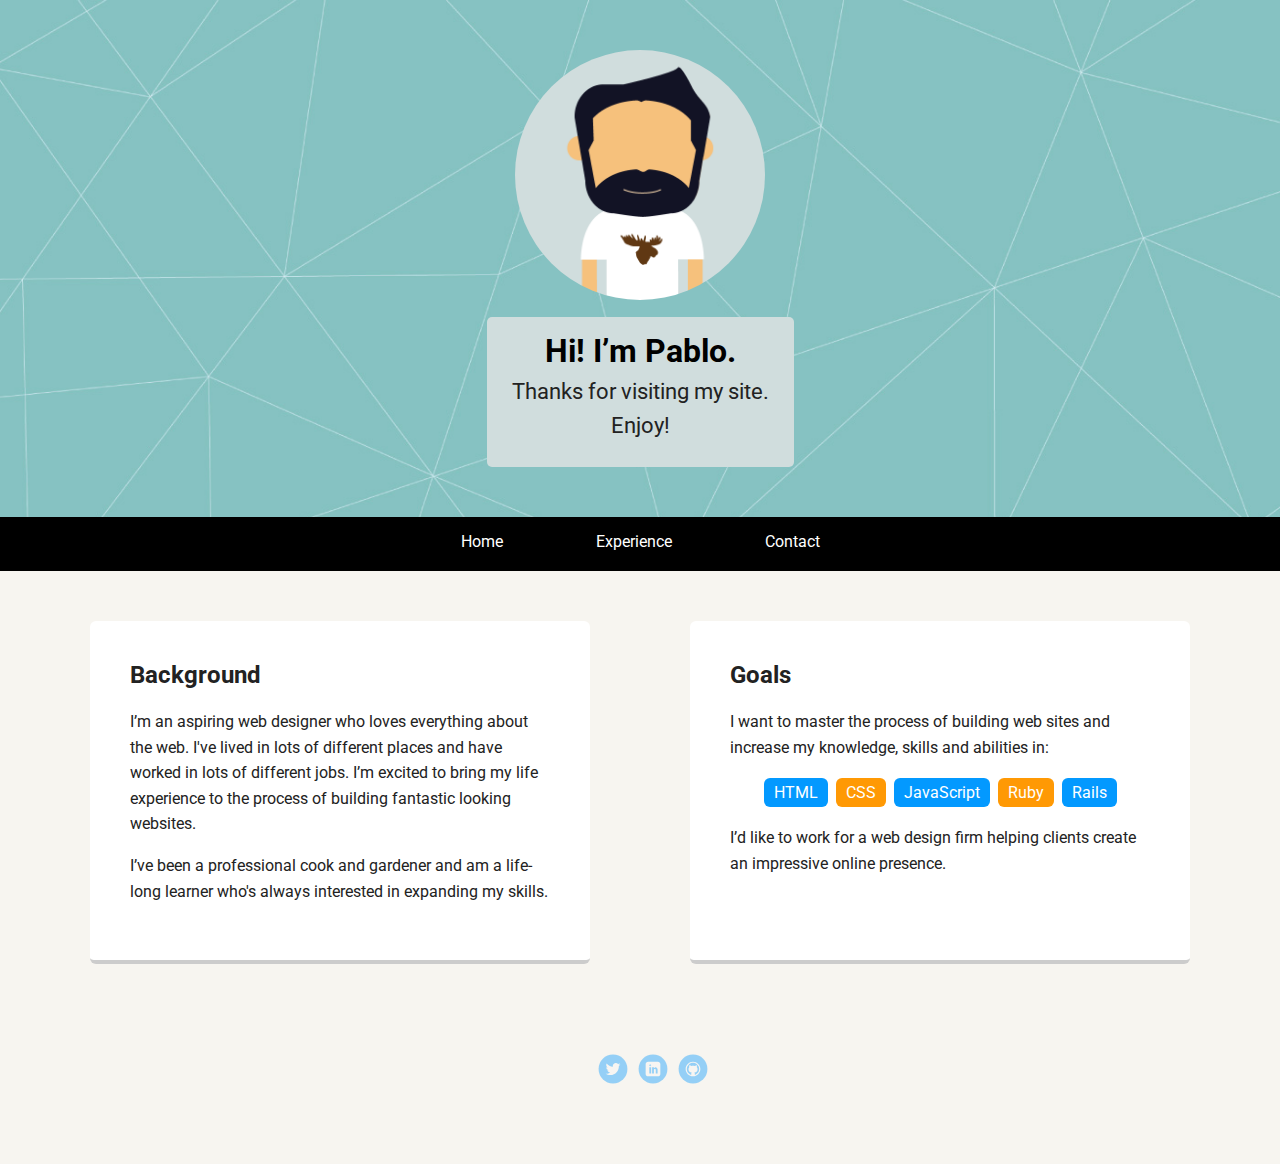
==== index.html @ 3a731be7 "Styled Header and Top Nav" ====
<!doctype html>
<html lang="en">
<head>
  <meta charset="utf-8">
  <title>Pablo | Front-End Web Developer</title>
  <meta name="viewport" content="width=device-width, initial-scale=1.0">
  <link rel="stylesheet" href="styles.css">
  <link href="https://fonts.googleapis.com/css?family=Muli%7CRoboto:400,300,500,700,900" rel="stylesheet"></head>
  <body>

    <header>
      <img src="images/me.png" alt="Drawing of Pablo Ruiz de Chavez" class="profile-image">
      <div class="copy">
        <h1 class="tag name">Hi! I’m Pablo.</h1>
        <p>Thanks for visiting my site.<br>Enjoy!</p>
      </div>
    </header>
    <div class="main-nav">
        <ul class="nav">
          <li><a href="index.html">Home</a></li>
          <li><a href="experience.html">Experience</a></li>
          <li><a href="#">Contact</a></li>
        </ul>
    </div>

    <main class="flex">
      <div class="card">
        <h2>Background</h2>
        <p>I’m an aspiring web designer who loves everything about the web. I've lived in lots of different places and have worked in lots of different jobs. I’m excited to bring my life experience to the process of building fantastic looking websites.</p>
        <p>I’ve been a professional cook and gardener and am a life-long learner who's always interested in expanding my skills.</p>
      </div>

      <div class="card">
        <h2>Goals</h2>
        <p>I want to master the process of building web sites and increase my knowledge, skills and abilities in:</p>
        <ul class="skills">
          <li>HTML</li>
          <li>CSS</li>
          <li>JavaScript</li>
          <li>Ruby</li>
          <li>Rails</li>
        </ul>
        <p>I’d like to work for a web design firm helping clients create an impressive online presence.</p>
      </div>

    </main>
    <footer>
      <ul>
        <li><a href="#" class="social twitter">Twitter</a></li>
        <li><a href="#" class="social linkedin">LinkedIn</a></li>
        <li><a href="#" class="social github">Github</a></li>
      </ul>

    </footer>
  </body>
  </html>
---- styles.css ----
/* Global Layout Set-up */
* {
  box-sizing: border-box;
}

body {
  margin: 0;
  padding: 0;
  text-align: center;
  font-family: 'Roboto', sans-serif;
  color: #222;
  background: #f7f5f0;
}
/* Link Styles */

a {
  text-decoration: none;
  color: white;
}
a:hover {
  color: #6633ff;
}

/* Section Styles */

.main-nav {
  width: 100%;
  background: #000;
  min-height: 30px;
  padding: 10px 30%;
  position: inherit;
  text-align: center;
}
.nav {
  display: flex;
  justify-content: space-around;
  font-weight: 700;
  list-style-type: none;
  margin: 0 auto;
  padding: 0;
}

.nav .page-name {
    display: block;
    margin-right: auto;
    color: white;
}
.nav li {
  padding: 5px 10px 10px 10px;
}
.nav a {
  transition: all .2s;
  font-weight: 400;
}
.nav a:hover {
  color: #86c2c2;
}

header {
  text-align: center;
  background: url('images/background.jpg') no-repeat top center ;
  background-size: cover;
  overflow: hidden;
  padding: 0 0 40px 0;
}
header {
  line-height: 1.5;
}
header .profile-image {
  margin-top: 50px;
  width: 250px;
  height: 250px;
  border-radius: 50%;
  transition: all .5s;
}
header .profile-image:hover {
  transform: scale(1.2) rotate(5deg);
}
.copy h1 {
  font-size: 2em;
  color: black;
  margin: 0;
}
.copy p {
font-size: 1.4em;
margin: 0;
}
.copy {
  background-color: #d0dddd;
  padding: 10px 25px 25px 25px;
  border-radius: 5px;
  display: table;
  margin: 10px auto;
}
.location {
  background-color: #222;
  color: yellow;
}
.card {
  margin: 30px;
  padding: 20px 40px 40px;
  max-width: 500px;
  text-align: left;
  background: #fff;
  border-bottom: 4px solid #ccc;
  border-radius: 6px;
  transition: all .5s;
}
.card:hover {
  border-color: #ff99ff;
}

ul.skills {
  padding: 0;
  text-align: center;
}

.skills li {
  border-radius: 6px;
  display: inline-block;
  background: #ff9904;
  color: white;
  padding: 5px 10px;
  margin: 2px;
}

.skills li:nth-child(odd) {
  background: #0399ff;
}

footer {
  width: 100%;
  min-height: 30px;
  padding: 20px 0 40px 20px;
}

footer .copyright {
  top: -8px;
  font-size: .75em;
}

footer ul {
  list-style-type: none;
  margin: 0;
  padding: 0;
}

footer ul li {
  display: inline-block;
}

a.social {
  display: inline-block;
  text-indent: -9999px;
  margin-left: 5px;
  width: 30px;
  height: 30px;
  background-size: 30px 30px;
  opacity: .4;
  transition: all .5s;
}
a.twitter {
  background-image: url(images/twitter.svg);
}
a.linkedin {
  background-image: url(images/linkedin.svg);
}
a.github {
  background-image: url(images/github.svg);
}
a.social:hover {
  opacity: 1;
}
.clearfix {
  clear: both;
}

/* Styles for larger screens */
@media screen and (min-width: 720px) {

  .flex {
      display: -ms-flexbox;      /* TWEENER - IE 10 */
      display: flex;
      max-width: 1200px;
      -ms-flex-pack: distribute;
      justify-content: space-around;
      margin: 0 auto;
  }

  header {
    min-height: 470px;
  }

  .nav {
    max-width: 1200px;
    padding: 0 30px;
  }


  main {
    padding-top: 20px;
  }

  main p {
    line-height: 1.6em;
  }

  footer {
    font-size: 1.3em;
    max-width: 1200px;
    margin: 40px auto;
  }

}
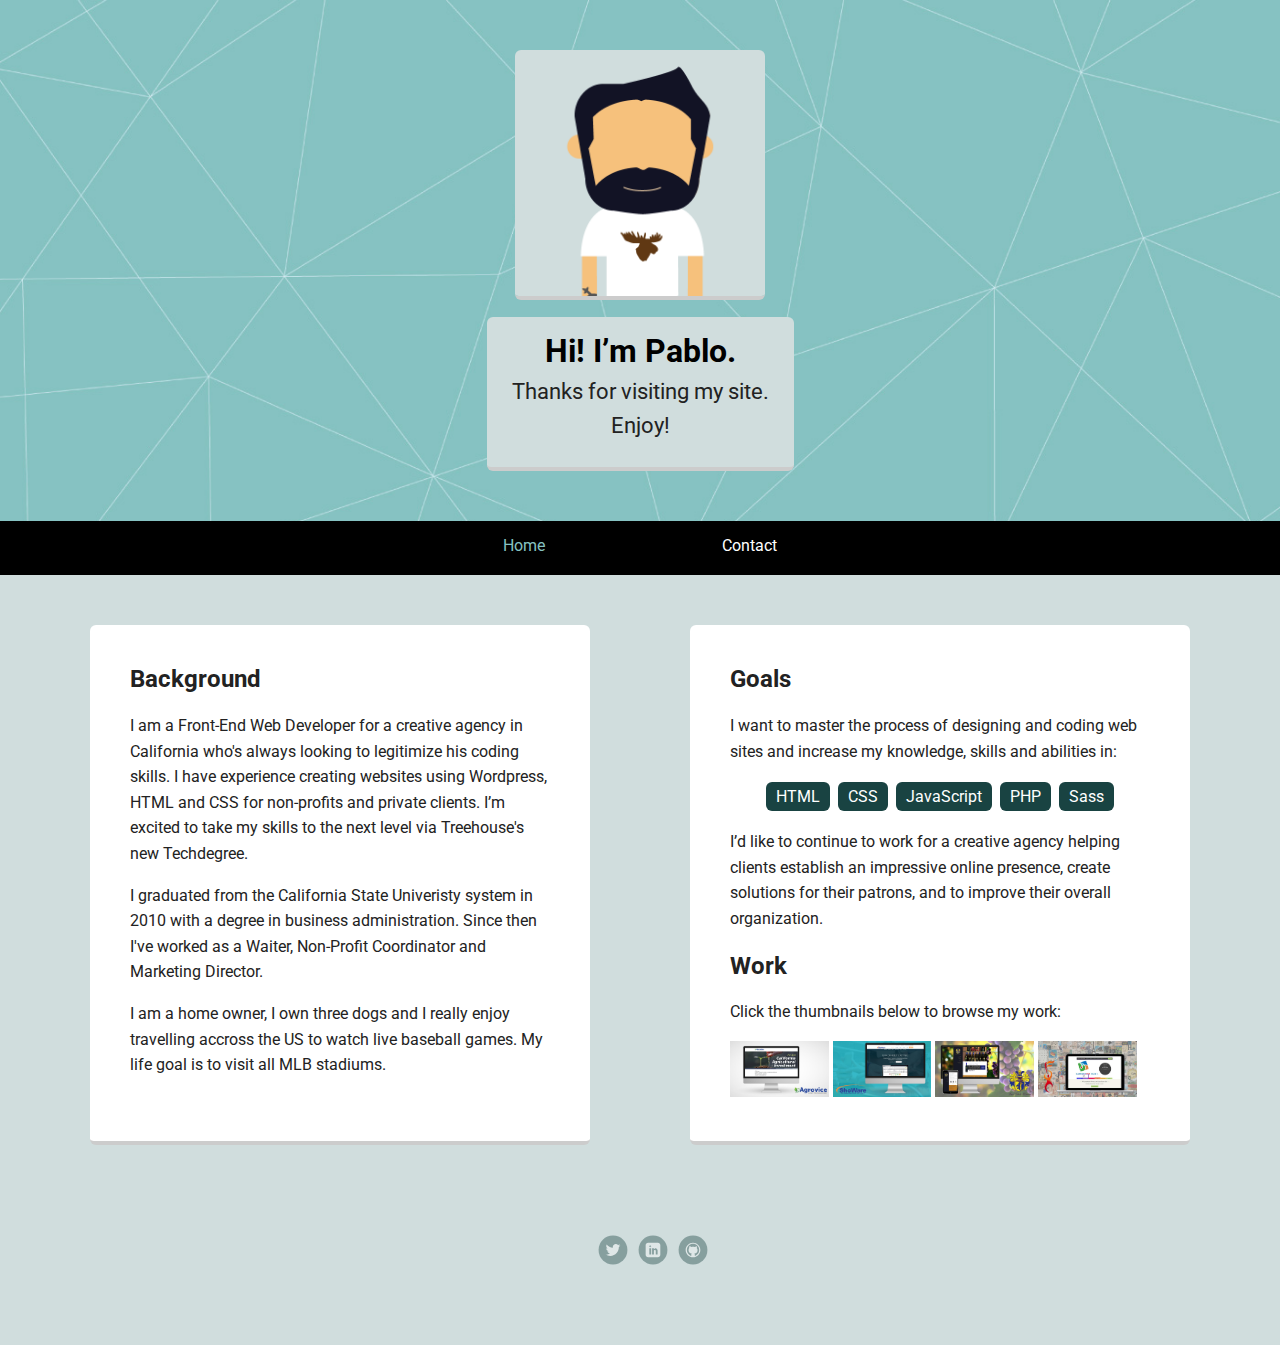
==== commit f0fc7a62: "Finished Contact Page" ====
--- a/index.html
+++ b/index.html
@@ -17,38 +17,64 @@
     </header>
     <div class="main-nav">
         <ul class="nav">
-          <li><a href="index.html">Home</a></li>
-          <li><a href="experience.html">Experience</a></li>
-          <li><a href="#">Contact</a></li>
+          <li><a href="index.html" style="color: #86c2c2;">Home</a></li>
+          <li><a href="contact.html">Contact</a></li>
         </ul>
     </div>
 
     <main class="flex">
       <div class="card">
         <h2>Background</h2>
-        <p>I’m an aspiring web designer who loves everything about the web. I've lived in lots of different places and have worked in lots of different jobs. I’m excited to bring my life experience to the process of building fantastic looking websites.</p>
-        <p>I’ve been a professional cook and gardener and am a life-long learner who's always interested in expanding my skills.</p>
+        <p>I am a Front-End Web Developer for a creative agency in California who's always looking to legitimize his coding skills. I have experience creating websites using Wordpress, HTML and CSS for non-profits and private clients. I’m excited to take my skills to the next level via Treehouse's new Techdegree.</p>
+        <p>I graduated from the California State Univeristy system in 2010 with a degree in business administration. Since then I've worked as a Waiter, Non-Profit Coordinator and Marketing Director.</p>
+        <p>I am a home owner, I own three dogs and I really enjoy travelling accross the US to watch live baseball games. My life goal is to visit all MLB stadiums.</p>
       </div>
 
       <div class="card">
         <h2>Goals</h2>
-        <p>I want to master the process of building web sites and increase my knowledge, skills and abilities in:</p>
+        <p>I want to master the process of designing and coding web sites and increase my knowledge, skills and abilities in:</p>
         <ul class="skills">
           <li>HTML</li>
           <li>CSS</li>
           <li>JavaScript</li>
-          <li>Ruby</li>
-          <li>Rails</li>
+          <li>PHP</li>
+          <li>Sass</li>
         </ul>
-        <p>I’d like to work for a web design firm helping clients create an impressive online presence.</p>
+        <p>I’d like to continue to work for a creative agency helping clients establish an impressive online presence, create solutions for their patrons, and to improve their overall organization.</p>
+        <h2>Work</h2>
+        <p>Click the thumbnails below to browse my work:</p>
+        <a href="#img1">
+          <img src="images/img1.jpg" class="img">
+        </a>
+        <a href="#img2">
+          <img src="images/img2.jpg" class="img">
+        </a>
+        <a href="#img3">
+          <img src="images/img3.jpg" class="img">
+        </a>
+        <a href="#img4">
+          <img src="images/img4.jpg" class="img">
+        </a>
+        <a href="#_" class="lightbox" id="img1">
+          <img src="images/img1.jpg">
+        </a>
+        <a href="#_" class="lightbox" id="img2">
+          <img src="images/img3.jpg">
+        </a>
+        <a href="#_" class="lightbox" id="img3">
+          <img src="images/img3.jpg">
+        </a>
+        <a href="#_" class="lightbox" id="img4">
+          <img src="images/img4.jpg">
+        </a>
       </div>
 
     </main>
     <footer>
       <ul>
-        <li><a href="#" class="social twitter">Twitter</a></li>
-        <li><a href="#" class="social linkedin">LinkedIn</a></li>
-        <li><a href="#" class="social github">Github</a></li>
+        <li><a href="https://twitter.com/pabloruizchavez" target="_blank" class="social twitter">Twitter</a></li>
+        <li><a href="https://www.linkedin.com/in/pabloruizdechavez" target="_blank" class="social linkedin">LinkedIn</a></li>
+        <li><a href="https://github.com/pablo-ruizchavez" target="_blank" class="social github">Github</a></li>
       </ul>
 
     </footer>
--- a/styles.css
+++ b/styles.css
@@ -9,16 +9,17 @@
   text-align: center;
   font-family: 'Roboto', sans-serif;
   color: #222;
-  background: #f7f5f0;
+  background: #d0dddd;
 }
 /* Link Styles */
 
 a {
   text-decoration: none;
-  color: white;
+  color: black;
+  transition: all .2s;
 }
 a:hover {
-  color: #6633ff;
+  color: #86c2c2;
 }
 
 /* Section Styles */
@@ -49,6 +50,7 @@
   padding: 5px 10px 10px 10px;
 }
 .nav a {
+  color: white;
   transition: all .2s;
   font-weight: 400;
 }
@@ -70,11 +72,13 @@
   margin-top: 50px;
   width: 250px;
   height: 250px;
-  border-radius: 50%;
-  transition: all .5s;
+  border-radius: 10px;
+  transition: all .2s;
+  border-bottom: 4px solid #ccc;
+  border-radius: 6px;
 }
 header .profile-image:hover {
-  transform: scale(1.2) rotate(5deg);
+  transform: scale(1.3) rotate(-5deg);
 }
 .copy h1 {
   font-size: 2em;
@@ -88,9 +92,11 @@
 .copy {
   background-color: #d0dddd;
   padding: 10px 25px 25px 25px;
-  border-radius: 5px;
+  border-radius: 10px;
   display: table;
   margin: 10px auto;
+  border-bottom: 4px solid #ccc;
+  border-radius: 6px;
 }
 .location {
   background-color: #222;
@@ -106,9 +112,6 @@
   border-radius: 6px;
   transition: all .5s;
 }
-.card:hover {
-  border-color: #ff99ff;
-}
 
 ul.skills {
   padding: 0;
@@ -118,14 +121,10 @@
 .skills li {
   border-radius: 6px;
   display: inline-block;
-  background: #ff9904;
+  background: #194342;
   color: white;
   padding: 5px 10px;
   margin: 2px;
-}
-
-.skills li:nth-child(odd) {
-  background: #0399ff;
 }
 
 footer {
@@ -212,3 +211,32 @@
   }
 
 }
+
+/* Lightbox */
+
+.lightbox {
+	display: none;
+	position: fixed;
+	z-index: 999;
+	width: 100%;
+	height: 100%;
+	text-align: center;
+	top: 0;
+	left: 0;
+	background: rgba(0,0,0,0.8);
+}
+
+.lightbox img {
+	max-width: 90%;
+	max-height: 80%;
+	margin-top: 2%;
+}
+
+.lightbox:target {
+	outline: none;
+	display: block;
+}
+
+.img {
+  width:23.5%;
+}
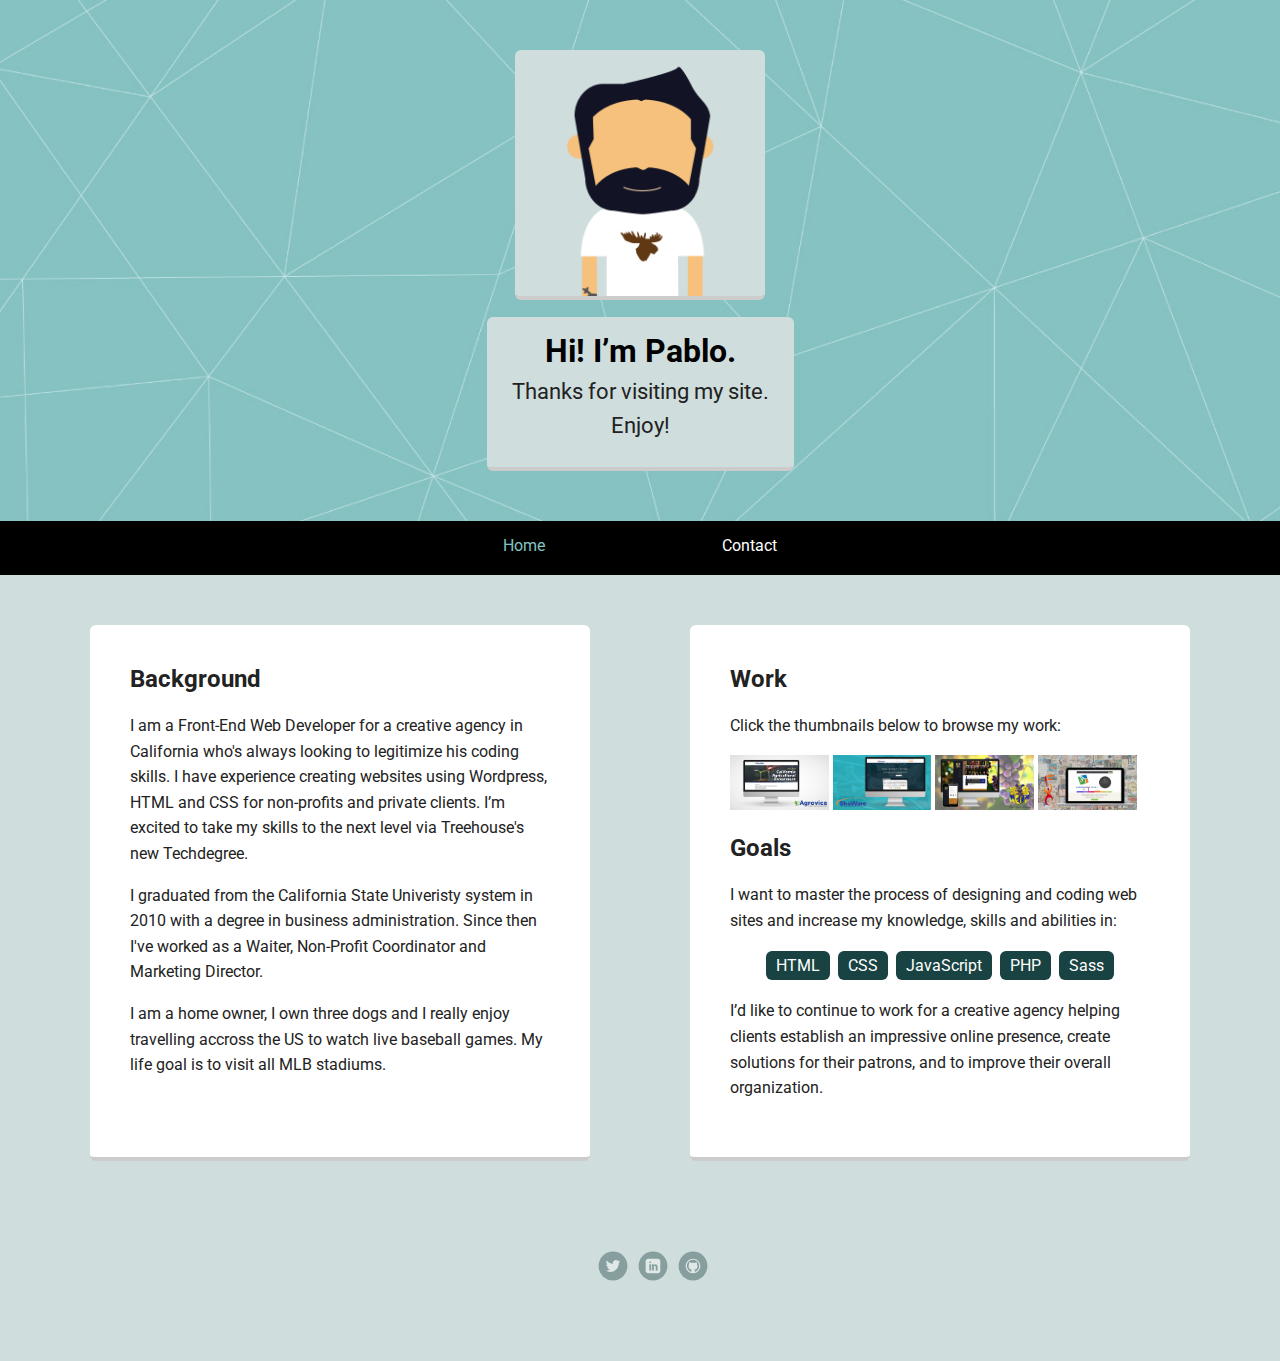
==== commit ca889a26: "Final Edits" ====
--- a/index.html
+++ b/index.html
@@ -17,7 +17,7 @@
     </header>
     <div class="main-nav">
         <ul class="nav">
-          <li><a href="index.html" style="color: #86c2c2;">Home</a></li>
+          <li><a href="#" style="color: #86c2c2;">Home</a></li>
           <li><a href="contact.html">Contact</a></li>
         </ul>
     </div>
@@ -31,6 +31,32 @@
       </div>
 
       <div class="card">
+        <h2>Work</h2>
+        <p>Click the thumbnails below to browse my work:</p>
+        <a href="#img1">
+          <img src="images/img1.jpg" alt="Image of Agrovice.com" class="img">
+        </a>
+        <a href="#img2">
+          <img src="images/img2.jpg" alt="Image of ShoWare.com" class="img">
+        </a>
+        <a href="#img3">
+          <img src="images/img3.jpg" alt="Image of FasiEstate.com" class="img">
+        </a>
+        <a href="#img4">
+          <img src="images/img4.jpg" alt="Image of FresnoArtsCouncil.org" class="img">
+        </a>
+        <a href="#_" class="lightbox" id="img1">
+          <img src="images/img1.jpg" alt="Image of Agrovice.com">
+        </a>
+        <a href="#_" class="lightbox" id="img2">
+          <img src="images/img2.jpg" alt="Image of ShoWare.com">
+        </a>
+        <a href="#_" class="lightbox" id="img3">
+          <img src="images/img3.jpg" alt="Image of FasiEstate.com">
+        </a>
+        <a href="#_" class="lightbox" id="img4">
+          <img src="images/img4.jpg" alt="Image of FresnoArtsCouncil.org">
+        </a>
         <h2>Goals</h2>
         <p>I want to master the process of designing and coding web sites and increase my knowledge, skills and abilities in:</p>
         <ul class="skills">
@@ -41,32 +67,6 @@
           <li>Sass</li>
         </ul>
         <p>I’d like to continue to work for a creative agency helping clients establish an impressive online presence, create solutions for their patrons, and to improve their overall organization.</p>
-        <h2>Work</h2>
-        <p>Click the thumbnails below to browse my work:</p>
-        <a href="#img1">
-          <img src="images/img1.jpg" class="img">
-        </a>
-        <a href="#img2">
-          <img src="images/img2.jpg" class="img">
-        </a>
-        <a href="#img3">
-          <img src="images/img3.jpg" class="img">
-        </a>
-        <a href="#img4">
-          <img src="images/img4.jpg" class="img">
-        </a>
-        <a href="#_" class="lightbox" id="img1">
-          <img src="images/img1.jpg">
-        </a>
-        <a href="#_" class="lightbox" id="img2">
-          <img src="images/img3.jpg">
-        </a>
-        <a href="#_" class="lightbox" id="img3">
-          <img src="images/img3.jpg">
-        </a>
-        <a href="#_" class="lightbox" id="img4">
-          <img src="images/img4.jpg">
-        </a>
       </div>
 
     </main>
--- a/styles.css
+++ b/styles.css
@@ -125,6 +125,11 @@
   color: white;
   padding: 5px 10px;
   margin: 2px;
+}
+
+.indent {
+  padding-left: 25px;
+  line-height: 1em;
 }
 
 footer {
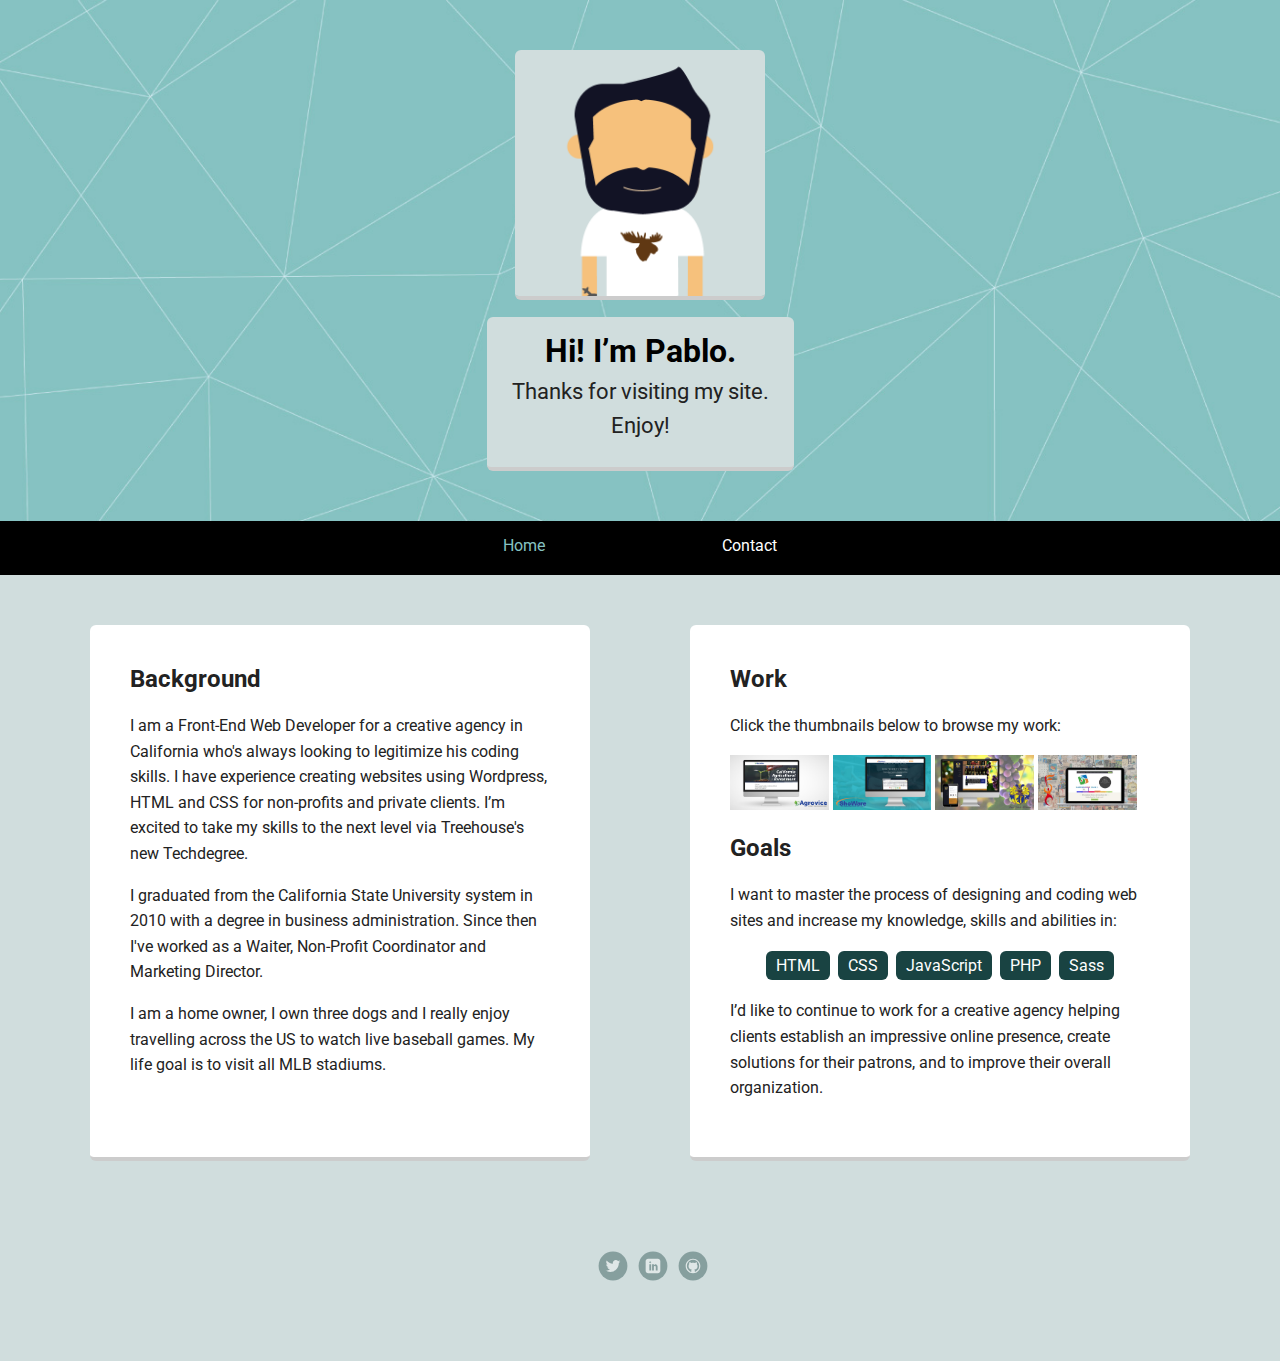
==== commit 02d3c355: "Comments/Edits from Treehouse" ====
--- a/index.html
+++ b/index.html
@@ -26,8 +26,8 @@
       <div class="card">
         <h2>Background</h2>
         <p>I am a Front-End Web Developer for a creative agency in California who's always looking to legitimize his coding skills. I have experience creating websites using Wordpress, HTML and CSS for non-profits and private clients. I’m excited to take my skills to the next level via Treehouse's new Techdegree.</p>
-        <p>I graduated from the California State Univeristy system in 2010 with a degree in business administration. Since then I've worked as a Waiter, Non-Profit Coordinator and Marketing Director.</p>
-        <p>I am a home owner, I own three dogs and I really enjoy travelling accross the US to watch live baseball games. My life goal is to visit all MLB stadiums.</p>
+        <p>I graduated from the California State University system in 2010 with a degree in business administration. Since then I've worked as a Waiter, Non-Profit Coordinator and Marketing Director.</p>
+        <p>I am a home owner, I own three dogs and I really enjoy travelling across the US to watch live baseball games. My life goal is to visit all MLB stadiums.</p>
       </div>
 
       <div class="card">
--- a/styles.css
+++ b/styles.css
@@ -72,7 +72,6 @@
   margin-top: 50px;
   width: 250px;
   height: 250px;
-  border-radius: 10px;
   transition: all .2s;
   border-bottom: 4px solid #ccc;
   border-radius: 6px;
@@ -92,7 +91,6 @@
 .copy {
   background-color: #d0dddd;
   padding: 10px 25px 25px 25px;
-  border-radius: 10px;
   display: table;
   margin: 10px auto;
   border-bottom: 4px solid #ccc;
